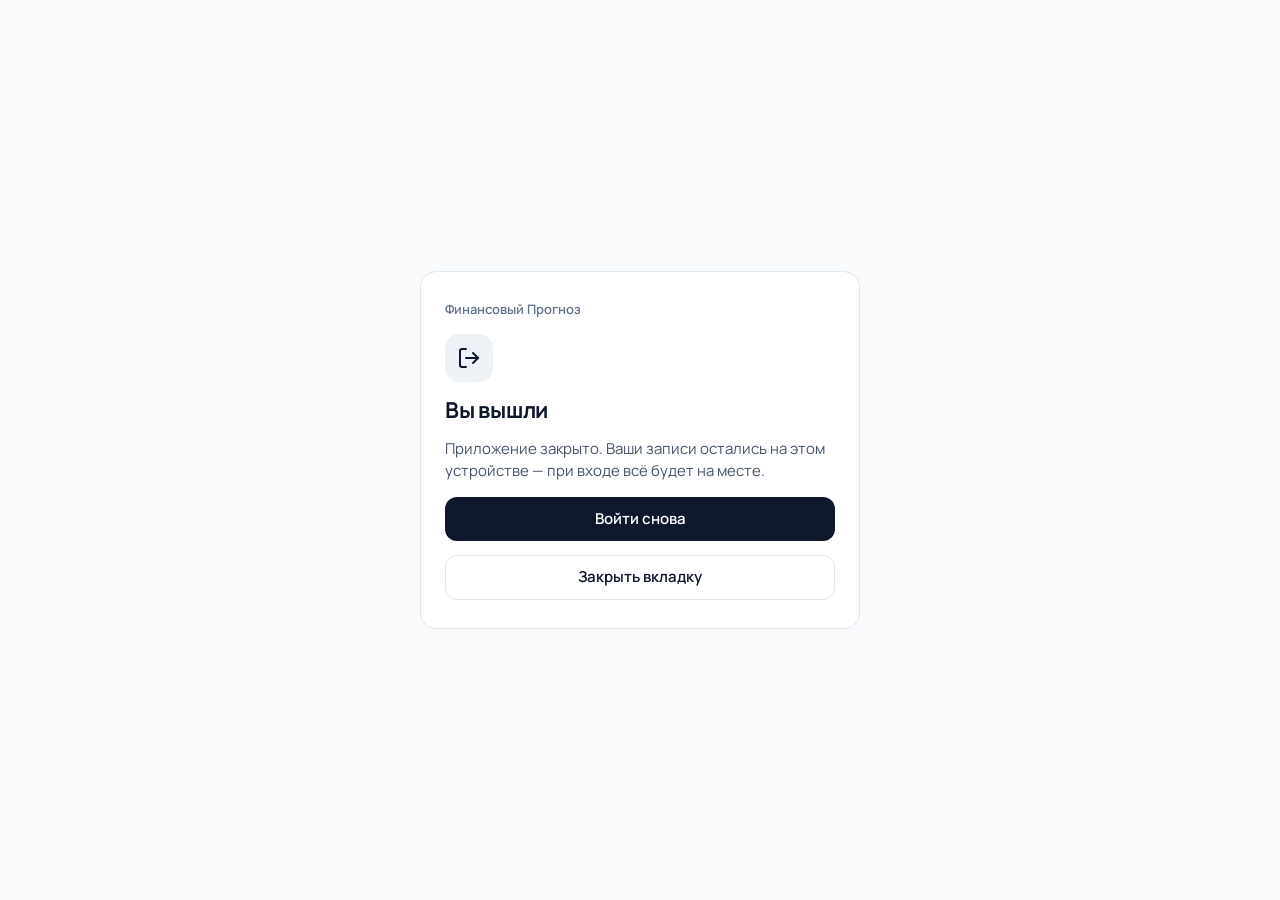
==== exit.html @ 2ff760a1 "Публикация: 2026-09-19 13:38" ====
<!DOCTYPE html>
<html lang="ru">
<head>
<meta charset="utf-8">
<meta name="viewport" content="width=device-width, initial-scale=1, viewport-fit=cover">
<meta name="theme-color" content="#F8FAFC">
<meta name="robots" content="noindex">
<title>Вы вышли — Финансовый Прогноз</title>
<link rel="icon" href="data:image/svg+xml,%3Csvg xmlns=%27http://www.w3.org/2000/svg%27 viewBox=%270 0 64 64%27%3E%3Crect width=%2764%27 height=%2764%27 rx=%2716%27 fill=%27%230F172A%27/%3E%3Ccircle cx=%2732%27 cy=%2732%27 r=%2716%27 fill=%27%2310B981%27/%3E%3Ccircle cx=%2732%27 cy=%2732%27 r=%277%27 fill=%27%230F172A%27/%3E%3C/svg%3E">
<link rel="preconnect" href="https://fonts.googleapis.com">
<link rel="preconnect" href="https://fonts.gstatic.com" crossorigin>
<link href="https://fonts.googleapis.com/css2?family=Manrope:wght@400;600;700&display=swap" rel="stylesheet">
<style>
  :root { --bg: #F8FAFC; --surface: #FFFFFF; --ink: #0F172A; --ink-2: #64748B; --ink-3: #475569; --line: #E2E8F0; --line-soft: #EEF2F7; }
  * { box-sizing: border-box; }
  body { margin: 0; min-height: 100dvh; display: grid; place-items: center; padding: 16px; background: var(--bg); color: var(--ink); font: 400 15px/1.5 "Manrope", system-ui, sans-serif; -webkit-font-smoothing: antialiased; }
  .card { width: 100%; max-width: 440px; background: var(--surface); border: 1px solid var(--line); border-radius: 16px; padding: 28px 24px; display: flex; flex-direction: column; gap: 14px; }
  .mark { width: 48px; height: 48px; border-radius: 14px; background: var(--line-soft); display: grid; place-items: center; }
  .mark svg { width: 24px; height: 24px; fill: none; stroke: var(--ink); stroke-width: 2; stroke-linecap: round; stroke-linejoin: round; }
  h1 { margin: 0; font-size: 22px; line-height: 28px; font-weight: 700; letter-spacing: -.01em; }
  p { margin: 0; color: var(--ink-3); }
  .hint { font-size: 13px; color: var(--ink-2); }
  .btn { display: inline-flex; align-items: center; justify-content: center; min-height: 44px; padding: 10px 18px; border-radius: 12px; border: 1px solid transparent; font: inherit; font-weight: 600; font-size: 15px; text-decoration: none; cursor: pointer; }
  .btn--primary { background: var(--ink); color: #fff; }
  .btn--ghost { background: transparent; border-color: var(--line); color: var(--ink); }
  .btn--ghost:hover { background: var(--bg); }
  .brand { font-size: 13px; font-weight: 600; color: var(--ink-2); }
</style>
</head>
<body>
  <main class="card" aria-labelledby="h">
    <span class="brand">Финансовый Прогноз</span>
    <span class="mark" aria-hidden="true"><svg viewBox="0 0 24 24"><path d="M9 21H5a2 2 0 0 1-2-2V5a2 2 0 0 1 2-2h4"/><path d="M16 17l5-5-5-5"/><path d="M21 12H9"/></svg></span>
    <h1 id="h">Вы вышли</h1>
    <p>Приложение закрыто. Ваши записи остались на этом устройстве — при входе всё будет на месте.</p>
    <a class="btn btn--primary" href="./">Войти снова</a>
    <button class="btn btn--ghost" type="button" id="close">Закрыть вкладку</button>
    <p class="hint" id="close-hint" hidden>Браузер не даёт закрыть эту вкладку скриптом — закройте её обычным способом.</p>
  </main>
  <script>
    document.getElementById('close').addEventListener('click', function () {
      window.close();
      setTimeout(function () { document.getElementById('close-hint').hidden = false; }, 300);
    });
  </script>
</body>
</html>
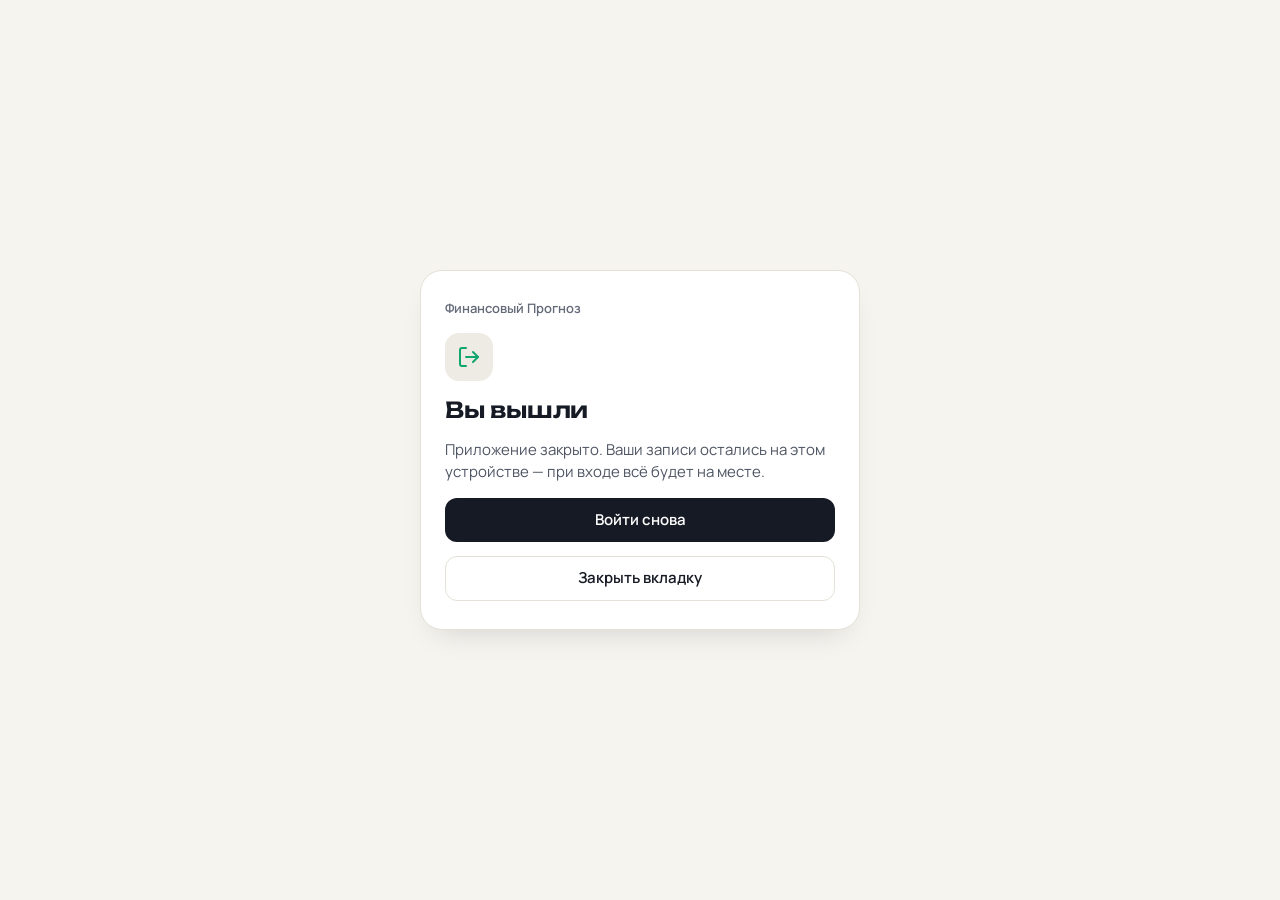
==== commit 56115ac6: "Публикация: 2026-09-19 14:30" ====
--- a/exit.html
+++ b/exit.html
@@ -3,27 +3,30 @@
 <head>
 <meta charset="utf-8">
 <meta name="viewport" content="width=device-width, initial-scale=1, viewport-fit=cover">
-<meta name="theme-color" content="#F8FAFC">
+<meta name="theme-color" content="#F6F4EF">
 <meta name="robots" content="noindex">
 <title>Вы вышли — Финансовый Прогноз</title>
-<link rel="icon" href="data:image/svg+xml,%3Csvg xmlns=%27http://www.w3.org/2000/svg%27 viewBox=%270 0 64 64%27%3E%3Crect width=%2764%27 height=%2764%27 rx=%2716%27 fill=%27%230F172A%27/%3E%3Ccircle cx=%2732%27 cy=%2732%27 r=%2716%27 fill=%27%2310B981%27/%3E%3Ccircle cx=%2732%27 cy=%2732%27 r=%277%27 fill=%27%230F172A%27/%3E%3C/svg%3E">
+<link rel="icon" href="data:image/svg+xml,%3Csvg xmlns=%27http://www.w3.org/2000/svg%27 viewBox=%270 0 64 64%27%3E%3Crect width=%2764%27 height=%2764%27 rx=%2718%27 fill=%27%23151A24%27/%3E%3Ccircle cx=%2732%27 cy=%2732%27 r=%2717%27 fill=%27none%27 stroke=%27%2312A66F%27 stroke-width=%278%27/%3E%3Ccircle cx=%2732%27 cy=%2732%27 r=%275%27 fill=%27%23F6F4EF%27/%3E%3C/svg%3E">
 <link rel="preconnect" href="https://fonts.googleapis.com">
 <link rel="preconnect" href="https://fonts.gstatic.com" crossorigin>
-<link href="https://fonts.googleapis.com/css2?family=Manrope:wght@400;600;700&display=swap" rel="stylesheet">
+<link href="https://fonts.googleapis.com/css2?family=Manrope:wght@400;600;700&family=Unbounded:wght@600&display=swap" rel="stylesheet">
 <style>
-  :root { --bg: #F8FAFC; --surface: #FFFFFF; --ink: #0F172A; --ink-2: #64748B; --ink-3: #475569; --line: #E2E8F0; --line-soft: #EEF2F7; }
+  :root { --bg: #F6F4EF; --surface: #FFFFFF; --ink: #151A24; --ink-2: #646A78; --ink-3: #4E5563; --line: #E5E1D8; --line-soft: #EEEBE4; --on-ink: #FFFFFF; --ok: #12A66F; color-scheme: light; }
+  @media (prefers-color-scheme: dark) {
+    :root { --bg: #111419; --surface: #1A1E26; --ink: #F2EFE9; --ink-2: #9AA0AB; --ink-3: #C3C8D1; --line: #2B313C; --line-soft: #232831; --on-ink: #111419; --ok: #3ECF8E; color-scheme: dark; }
+  }
   * { box-sizing: border-box; }
   body { margin: 0; min-height: 100dvh; display: grid; place-items: center; padding: 16px; background: var(--bg); color: var(--ink); font: 400 15px/1.5 "Manrope", system-ui, sans-serif; -webkit-font-smoothing: antialiased; }
-  .card { width: 100%; max-width: 440px; background: var(--surface); border: 1px solid var(--line); border-radius: 16px; padding: 28px 24px; display: flex; flex-direction: column; gap: 14px; }
-  .mark { width: 48px; height: 48px; border-radius: 14px; background: var(--line-soft); display: grid; place-items: center; }
-  .mark svg { width: 24px; height: 24px; fill: none; stroke: var(--ink); stroke-width: 2; stroke-linecap: round; stroke-linejoin: round; }
-  h1 { margin: 0; font-size: 22px; line-height: 28px; font-weight: 700; letter-spacing: -.01em; }
+  .card { width: 100%; max-width: 440px; background: var(--surface); border: 1px solid var(--line); border-radius: 22px; box-shadow: 0 14px 32px -18px rgba(21, 26, 36, .22); padding: 28px 24px; display: flex; flex-direction: column; gap: 14px; }
+  .mark { width: 48px; height: 48px; border-radius: 14px; background: var(--line-soft); color: var(--ok); display: grid; place-items: center; }
+  .mark svg { width: 24px; height: 24px; fill: none; stroke: currentColor; stroke-width: 2; stroke-linecap: round; stroke-linejoin: round; }
+  h1 { margin: 0; font-family: "Unbounded", "Manrope", system-ui, sans-serif; font-size: 22px; line-height: 30px; font-weight: 600; letter-spacing: -.01em; }
   p { margin: 0; color: var(--ink-3); }
   .hint { font-size: 13px; color: var(--ink-2); }
   .btn { display: inline-flex; align-items: center; justify-content: center; min-height: 44px; padding: 10px 18px; border-radius: 12px; border: 1px solid transparent; font: inherit; font-weight: 600; font-size: 15px; text-decoration: none; cursor: pointer; }
-  .btn--primary { background: var(--ink); color: #fff; }
+  .btn--primary { background: var(--ink); color: var(--on-ink); }
   .btn--ghost { background: transparent; border-color: var(--line); color: var(--ink); }
-  .btn--ghost:hover { background: var(--bg); }
+  .btn--ghost:hover { background: var(--line-soft); }
   .brand { font-size: 13px; font-weight: 600; color: var(--ink-2); }
 </style>
 </head>
